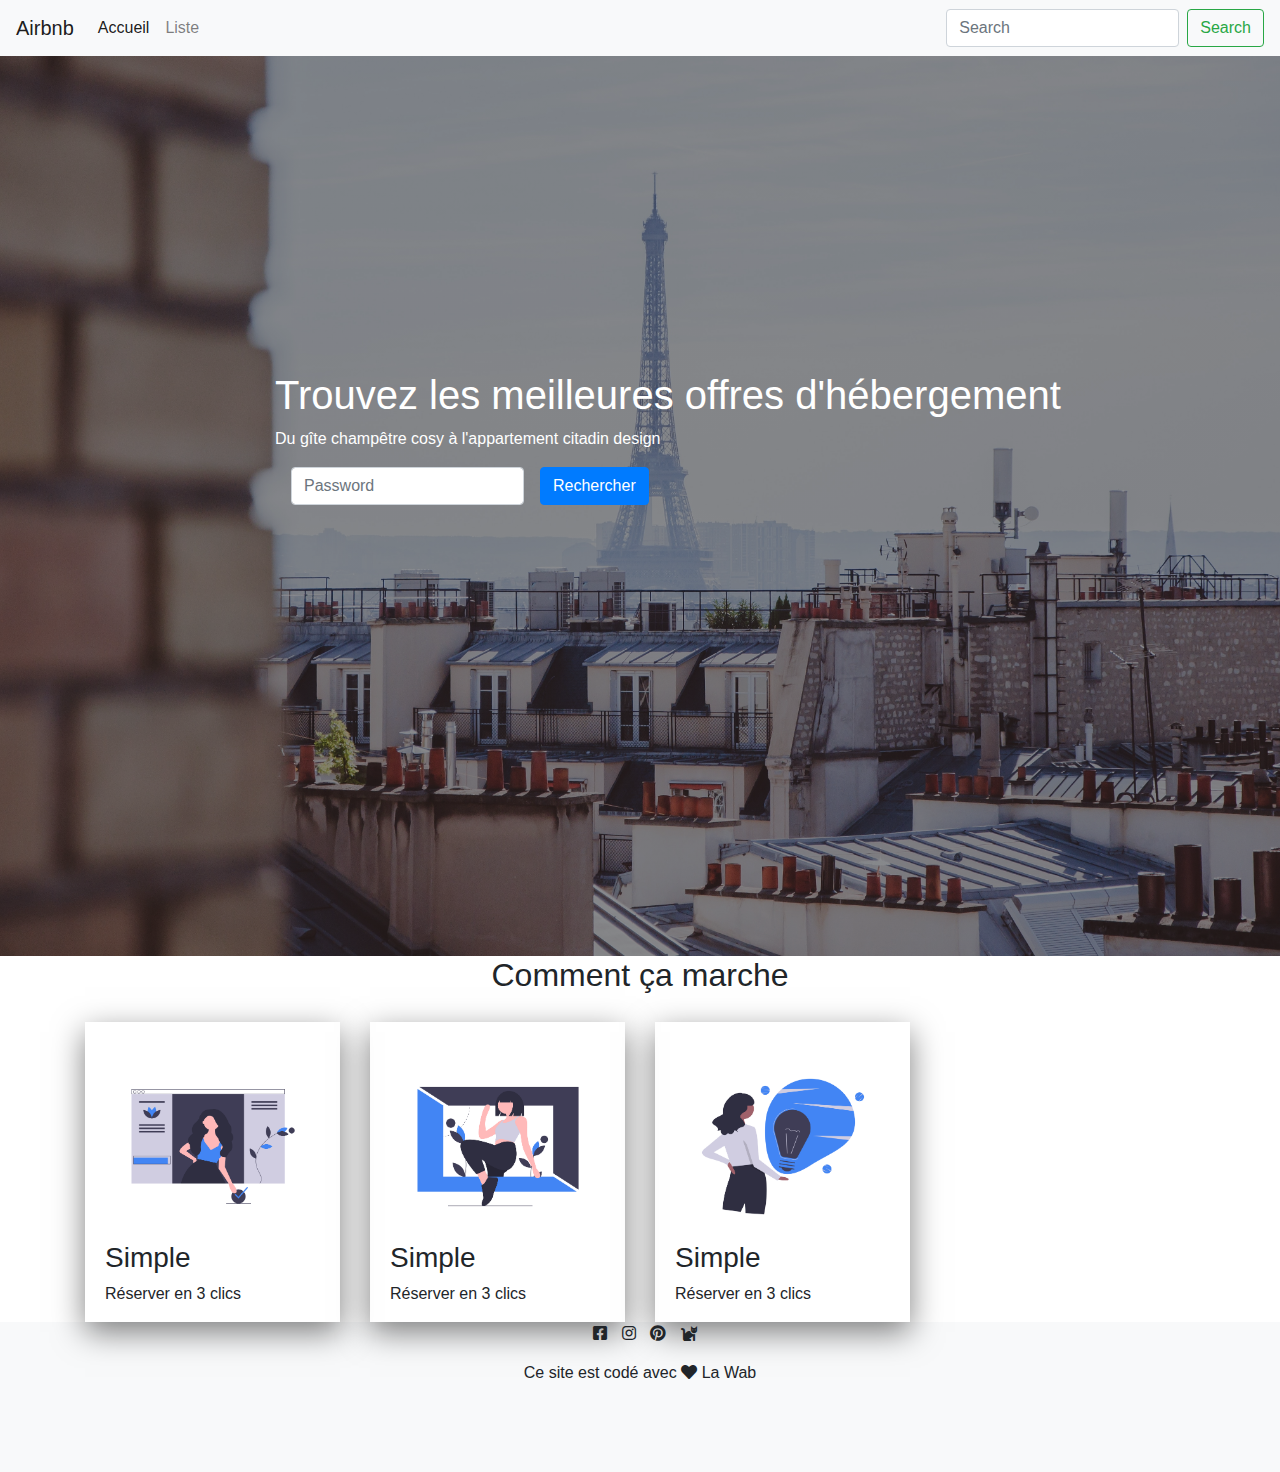
==== index.html @ de77007a "Update index.html" ====
<!DOCTYPE html>
<html>
<head>
	<meta charset="utf-8">
	<title>AIRBNB</title>
	<link href="https://fonts.googleapis.com/css?family=Noto+Serif&display=swap" rel="stylesheet">
	<link rel="stylesheet" href="css/style.css"/>
	<link rel="stylesheet" href="css/fontawesome/css/all.css"/>
	<link rel="stylesheet" href="https://stackpath.bootstrapcdn.com/bootstrap/4.3.1/css/bootstrap.min.css" integrity="sha384-ggOyR0iXCbMQv3Xipma34MD+dH/1fQ784/j6cY/iJTQUOhcWr7x9JvoRxT2MZw1T" crossorigin="anonymous">
</head>
<body>
	<!-- NAVBAR -->
	<nav class="navbar navbar-expand-lg navbar-light bg-light">
	  <a class="navbar-brand" href="#">Airbnb</a>
	  <button class="navbar-toggler" type="button" data-toggle="collapse" data-target="#navbarSupportedContent" aria-controls="navbarSupportedContent" aria-expanded="false" aria-label="Toggle navigation">
	    <span class="navbar-toggler-icon"></span>
	  </button>

	  <div class="collapse navbar-collapse" id="navbarSupportedContent">
	    <ul class="navbar-nav mr-auto">
	      <li class="nav-item active">
	        <a class="nav-link" href="#">Accueil <span class="sr-only">(current)</span></a>
	      </li>
	      <li class="nav-item">
	        <a class="nav-link" href="listing.html">Liste</a>
	      </li>
	      </ul>
	    <form class="form-inline my-2 my-lg-0">
	      <input class="form-control mr-sm-2" type="search" placeholder="Search" aria-label="Search">
	      <button class="btn btn-outline-success my-2 my-sm-0" type="submit">Search</button>
	    </form>
	  </div>
	</nav>
	<!--banner-->
	<div class="banner">
		<div class="container padding-top-35-vh">
			<div class="row">
				<div class="col 10 offset-2 text-white">
					<h1>Trouvez les meilleures offres d'hébergement</h1>
					<p>Du gîte champêtre cosy à l'appartement citadin design</p>
					<form class="form-inline">
					  <div class="form-group mx-sm-3 mb-2">
					    <label for="inputPassword2" class="sr-only">Password</label>
					    <input type="password" class="form-control" id="inputPassword2" placeholder="Password">
					  </div>
					  <button type="submit" class="btn btn-primary mb-2">Rechercher</button>
					</form>
				</div>
			</div>
		</div>
	</div>
	<div class="container" style=''>
		<div class="row">
			<div class="col 12">
				<h2 class="text-center">Comment ça marche</h2>
		</div>
			</div>
			<div class="row">
				<div class="col-12 col-lg-3">
					<div class="card-info">
						<img src="img/illustration.png">
						<div class="texte">
							<h3>Simple</h3>
							<p>Réserver en 3 clics</p>
						</div>
				
					</div>
				</div>
				<div class="col-12 col-lg-3">
					<div class="card-info">
						<img src="img/illustration01.png">
						<div class="texte">
							<h3>Simple</h3>
							<p>Réserver en 3 clics</p>
						</div>
				
					</div>
				</div>
				<div class="col-12 col-lg-3">
					<div class="card-info">
						<img src="img/illustration02.png">
						<div class="texte">
							<h3>Simple</h3>
							<p>Réserver en 3 clics</p>
						</div>
					</div>
				</div>
			</div>
	</div>
	<div class="footer text-center bg-light">
		<div class="container-fluid">
		<div class="row">
			<div class="col 12 ">
				<div class="footerbase">
					<div class="contenue">
						<div class="illustration-footer">
							<i class="fab fa-facebook-square"></i>
							<i class="fab fa-instagram"></i>
							<i class="fab fa-pinterest"></i>
							<i class="fas fa-cat"></i>
						</div>
						<div class="phrase-illustration">
							<p> Ce site est codé avec <i class="fas fa-heart"></i> La Wab</p>
						</div>
					</div>
					
				</div>
				
			</div>
		</div>

		
	</div>
</div>

		
	


</body>
</html>
---- css/style.css ----
@import url("components/banner.css");
@import url("components/card.css");
@import url("components/footer.css");
@import url("utilitaires/padding.css");
@import url("utilitaires/paddingshow.css");
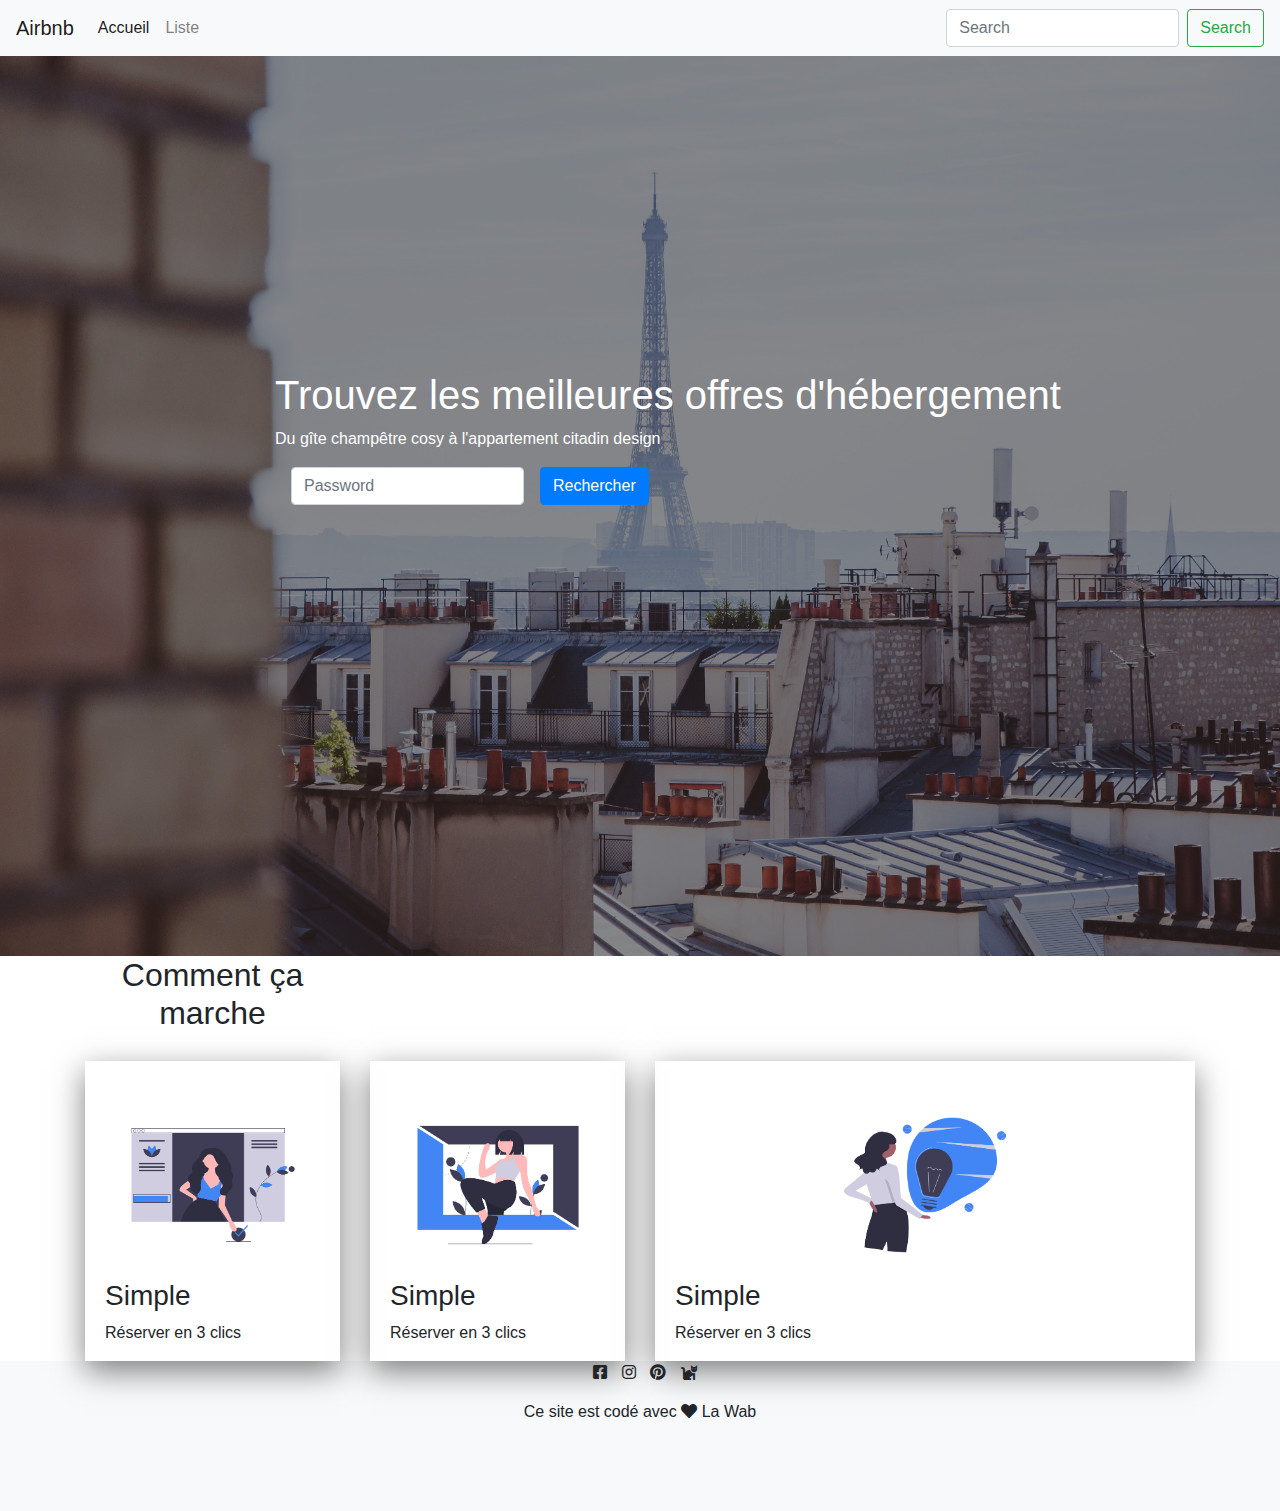
==== commit 0c93ac39: "modifcard" ====
--- a/index.html
+++ b/index.html
@@ -51,7 +51,7 @@
 	</div>
 	<div class="container" style=''>
 		<div class="row">
-			<div class="col 12">
+			<div class="col-12 col-lg-3">
 				<h2 class="text-center">Comment ça marche</h2>
 		</div>
 			</div>
@@ -76,7 +76,7 @@
 				
 					</div>
 				</div>
-				<div class="col-12 col-lg-3">
+				<div class="col 12">
 					<div class="card-info">
 						<img src="img/illustration02.png">
 						<div class="texte">
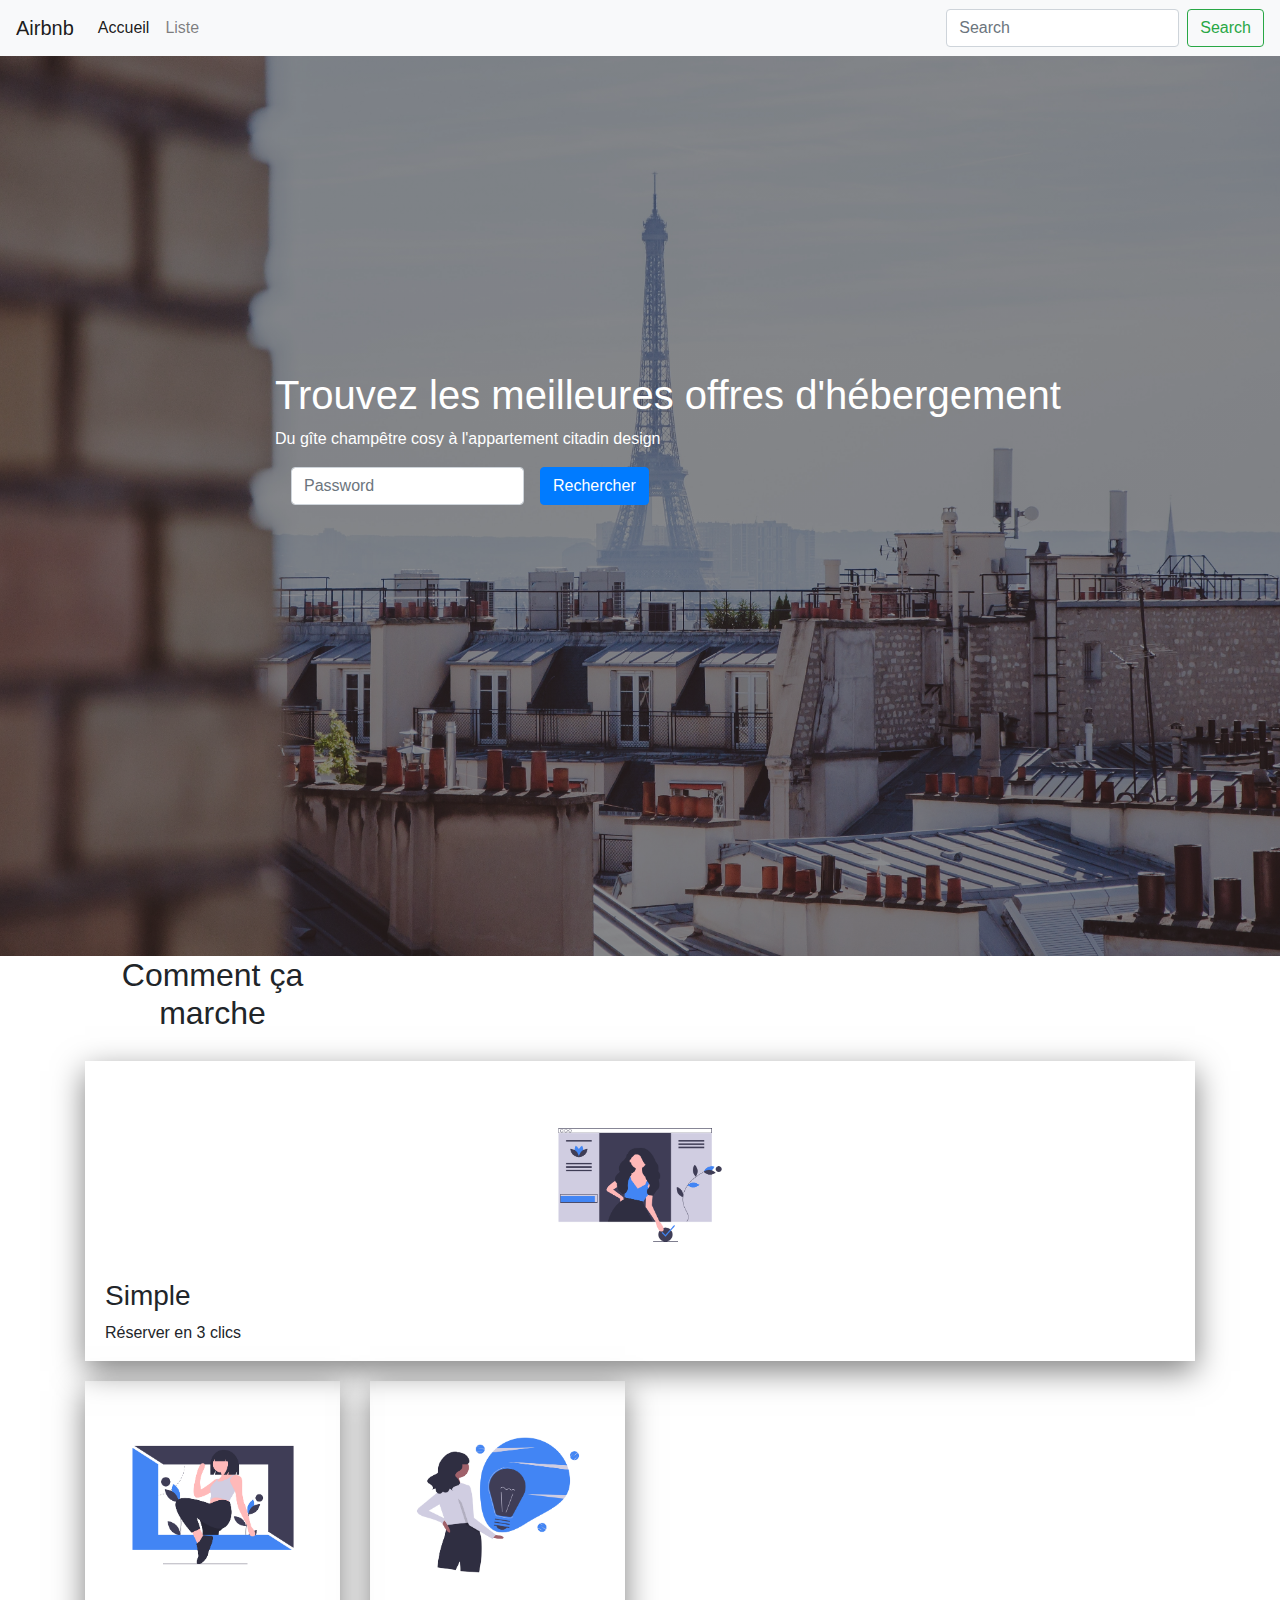
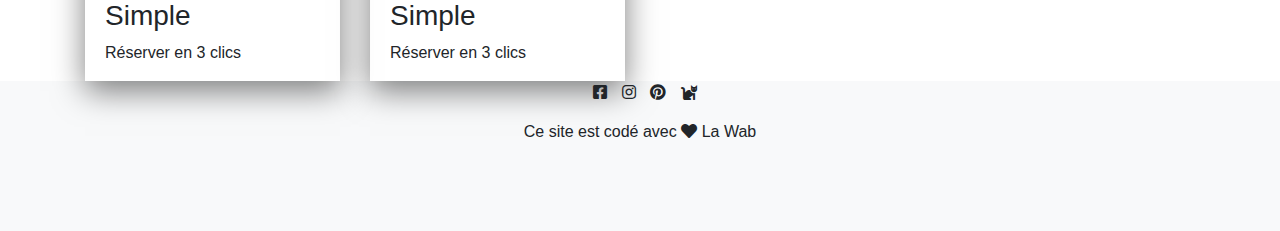
==== commit d9ce878a: "Update index.html" ====
--- a/index.html
+++ b/index.html
@@ -56,7 +56,7 @@
 		</div>
 			</div>
 			<div class="row">
-				<div class="col-12 col-lg-3">
+				<div class="col-12">
 					<div class="card-info">
 						<img src="img/illustration.png">
 						<div class="texte">
@@ -76,7 +76,7 @@
 				
 					</div>
 				</div>
-				<div class="col 12">
+				<div class="col 12 col-lg-3">
 					<div class="card-info">
 						<img src="img/illustration02.png">
 						<div class="texte">
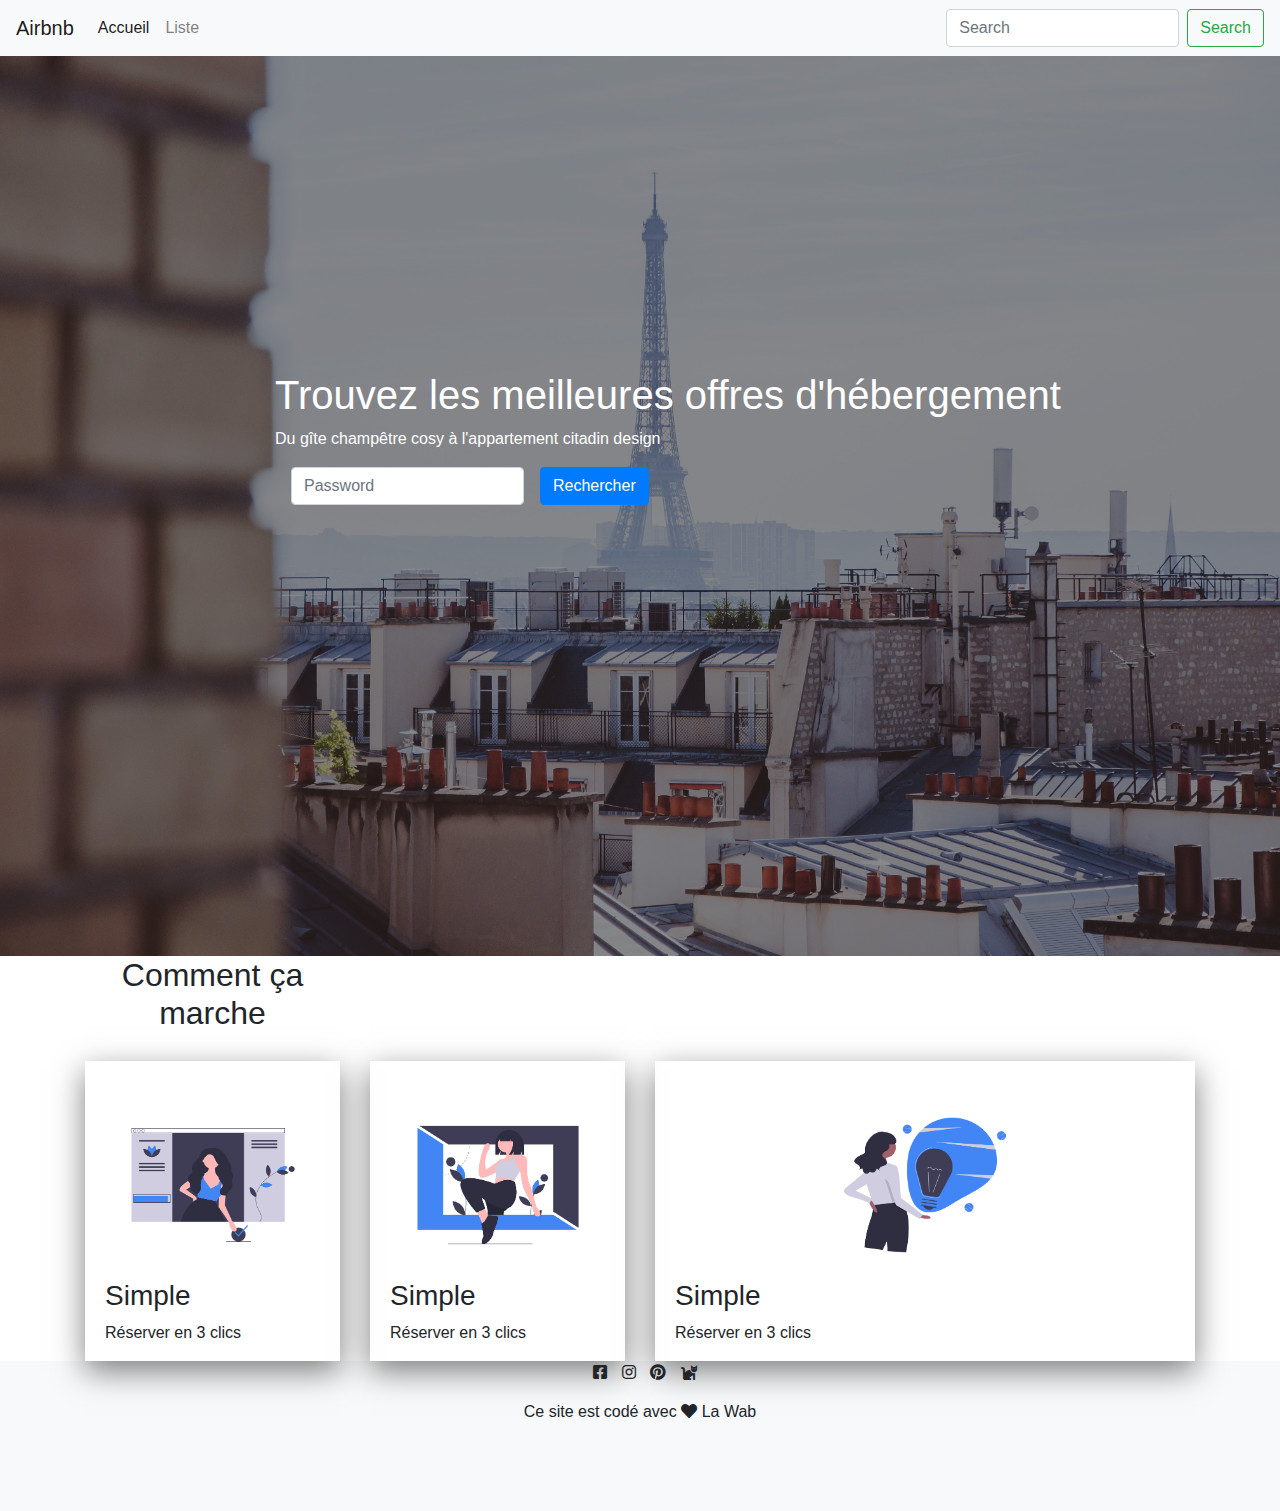
==== commit 5cbffbd8: "Update index.html" ====
--- a/index.html
+++ b/index.html
@@ -56,7 +56,7 @@
 		</div>
 			</div>
 			<div class="row">
-				<div class="col-12">
+				<div class="col-12 col-lg-3">
 					<div class="card-info">
 						<img src="img/illustration.png">
 						<div class="texte">
@@ -76,7 +76,7 @@
 				
 					</div>
 				</div>
-				<div class="col 12 col-lg-3">
+				<div class="col 12">
 					<div class="card-info">
 						<img src="img/illustration02.png">
 						<div class="texte">
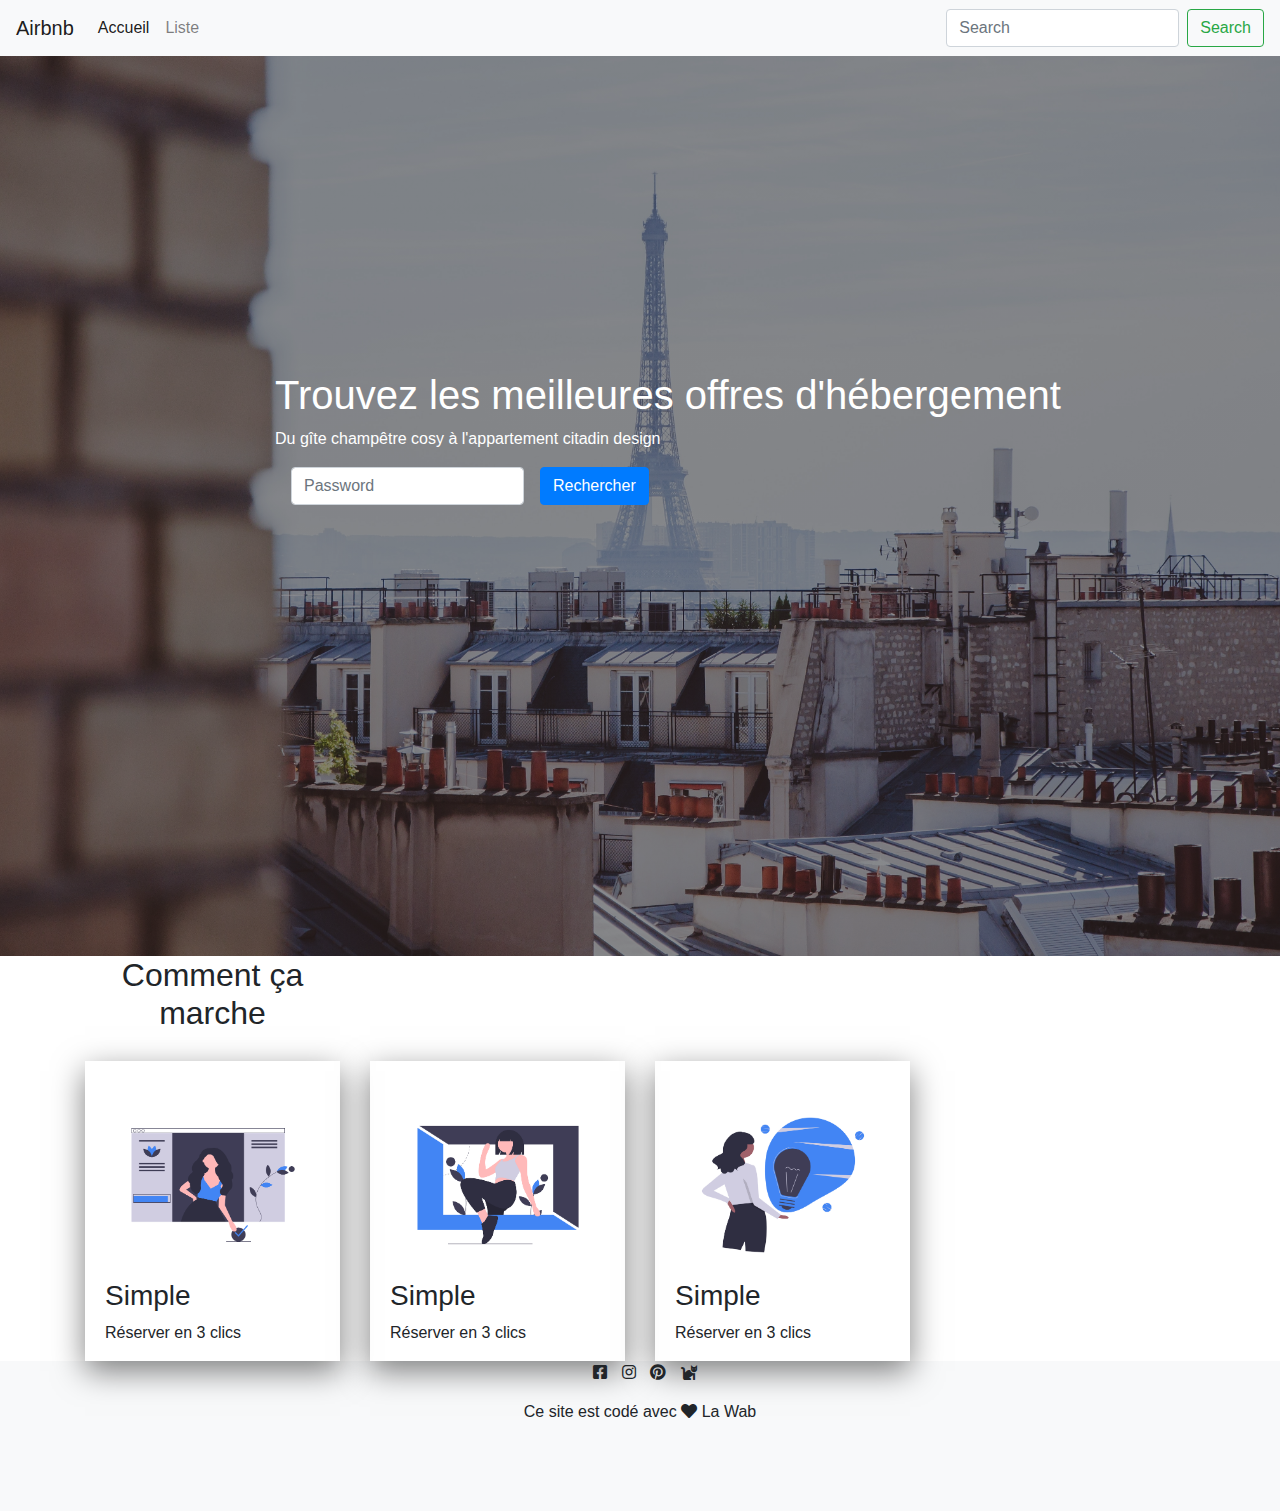
==== commit aef5f451: "Merge pull request #2 from mathildeobs/laderdesder" ====
--- a/index.html
+++ b/index.html
@@ -76,7 +76,7 @@
 				
 					</div>
 				</div>
-				<div class="col 12">
+				<div class="col-12 col-lg-3">
 					<div class="card-info">
 						<img src="img/illustration02.png">
 						<div class="texte">
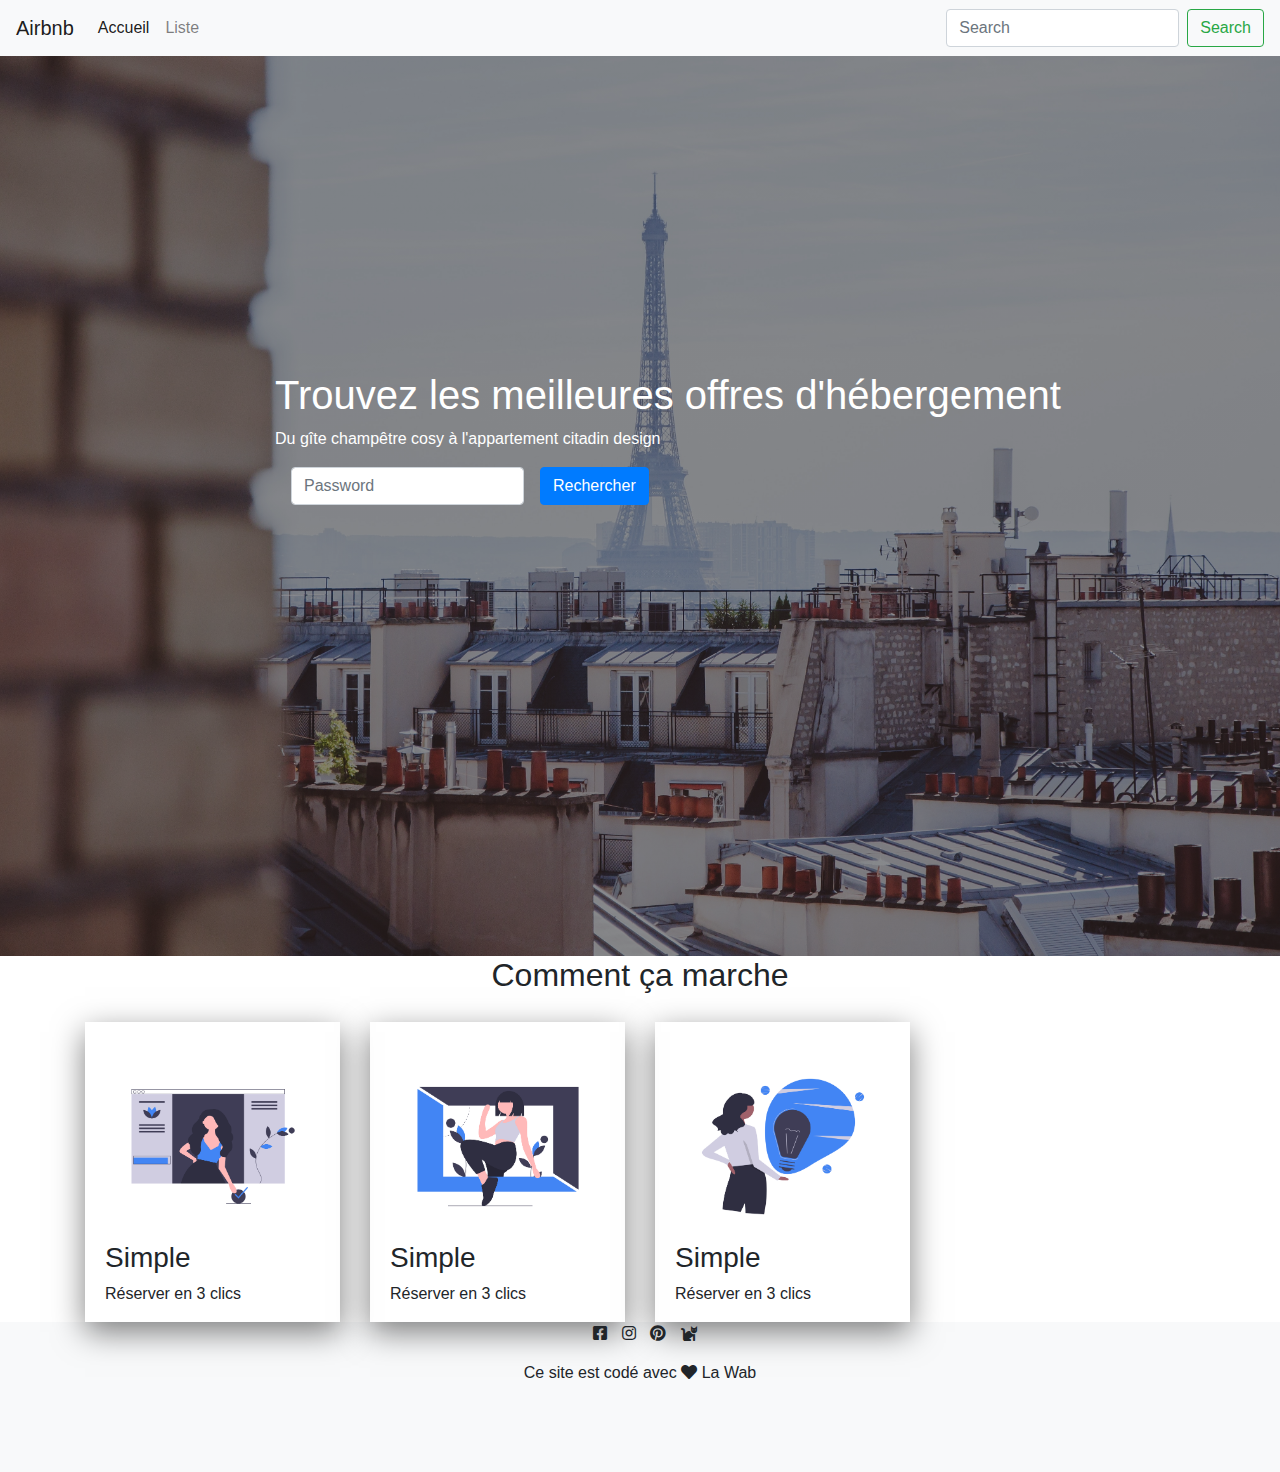
==== commit c7e8f64b: "Merge pull request #4 from mathildeobs/laderdesder" ====
--- a/index.html
+++ b/index.html
@@ -1,7 +1,10 @@
 <!DOCTYPE html>
 <html>
 <head>
-	<meta charset="utf-8">
+	<meta name="description" content="Trouvez un logement à votre goût à moindre coup">
+	<meta property="title" content="AIRBNB"/>
+	<meta property="og:image" content="https://res.cloudinary.com/dacau4rk2/image/upload/v1570023371/paul-dufour-5XndD3FhH-w-unsplash_1_zzobpl.jpg"/>
+ 	<meta charset="utf-8">
 	<title>AIRBNB</title>
 	<link href="https://fonts.googleapis.com/css?family=Noto+Serif&display=swap" rel="stylesheet">
 	<link rel="stylesheet" href="css/style.css"/>
@@ -51,7 +54,7 @@
 	</div>
 	<div class="container" style=''>
 		<div class="row">
-			<div class="col-12 col-lg-3">
+			<div class="col-12">
 				<h2 class="text-center">Comment ça marche</h2>
 		</div>
 			</div>
